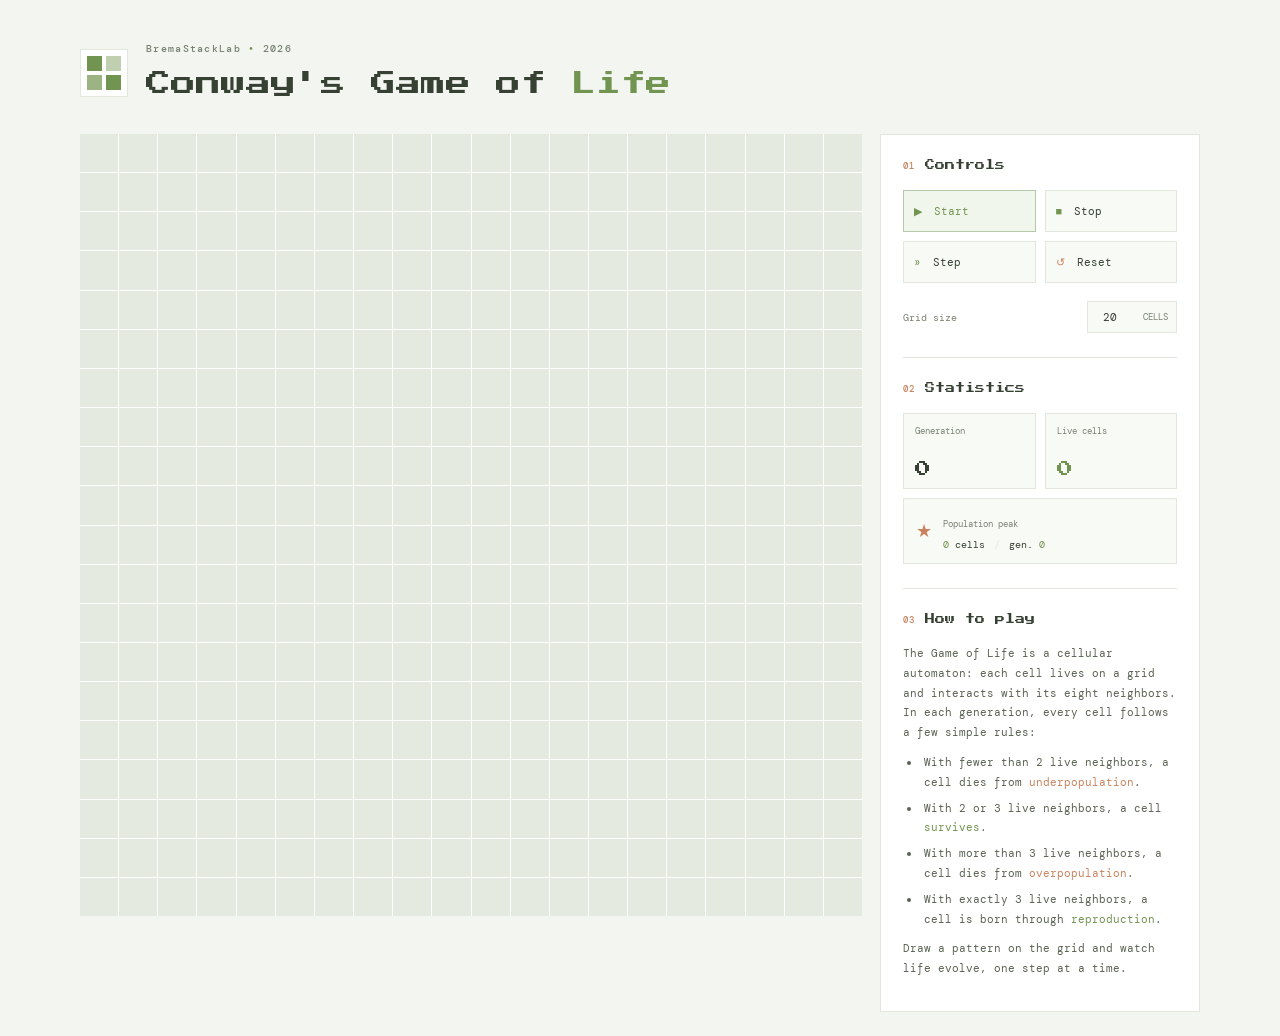
==== index.html @ 6de1df9c "Update UI language to English and enhance styling for improved readability" ====
<!DOCTYPE html>
<html lang="en">
<head>
	<meta charset="UTF-8">
	<meta name="viewport" content="width=device-width, initial-scale=1.0">
	<meta name="theme-color" content="#f3f5f0">
	<title>Conway's Game of Life</title>
	<link rel="stylesheet" href="style.css">
	<script src="script.js" defer></script>
</head>
<body>
	<main class="arcade-shell">
		<header class="site-header">
			<div class="brand-mark" aria-hidden="true"><span></span><span></span><span></span><span></span></div>
			<div>
				<p class="eyebrow">BremaStackLab <span>•</span> 2026</p>
				<h1>Conway's Game of <span>Life</span></h1>
			</div>
		</header>

		<div class="game-layout">
			<section aria-label="Game board">
				<div class="board" id="board" aria-label="Game of Life grid"></div>
			</section>

			<aside class="control-panel" aria-label="Controls and statistics">
				<section class="panel-section" aria-labelledby="controls-title">
					<div class="section-heading">
						<span class="section-index">01</span>
						<h2 id="controls-title">Controls</h2>
					</div>
					<div class="button-grid">
						<button class="control-button button-start" id="start-button" type="button"><span aria-hidden="true">▶</span> Start</button>
						<button class="control-button" id="stop-button" type="button"><span aria-hidden="true">■</span> Stop</button>
						<button class="control-button" id="step-button" type="button"><span aria-hidden="true">»</span> Step</button>
						<button class="control-button button-reset" id="reset-button" type="button"><span aria-hidden="true">↺</span> Reset</button>
					</div>
					<label class="size-control" for="size-input">
						<span>Grid size</span>
						<span class="input-wrap"><input type="number" id="size-input" name="grid-size" min="1" max="100" value="20"><span>CELLS</span></span>
					</label>
				</section>

				<section class="panel-section" aria-labelledby="stats-title">
					<div class="section-heading">
						<span class="section-index">02</span>
						<h2 id="stats-title">Statistics</h2>
					</div>
					<div class="stats-grid">
						<div class="stat-card">
							<span class="stat-label">Generation</span>
							<output class="stat-value" id="generation-output" aria-live="polite">0</output>
						</div>
						<div class="stat-card">
							<span class="stat-label">Live cells</span>
							<output class="stat-value stat-accent" id="population-output" aria-live="polite">0</output>
						</div>
					</div>
					<div class="record-card">
						<span class="record-icon" aria-hidden="true">★</span>
						<div>
							<span class="stat-label">Population peak</span>
							<p><output id="max-population-output" aria-live="polite">0</output> cells <span class="record-divider">/</span> gen. <output id="max-population-generation-output" aria-live="polite">0</output></p>
						</div>
					</div>
				</section>

				<section class="panel-section rules-section" aria-labelledby="rules-title">
					<div class="section-heading">
						<span class="section-index">03</span>
						<h2 id="rules-title">How to play</h2>
					</div>
					<div class="rules-content">
						<p>The Game of Life is a cellular automaton: each cell lives on a grid and interacts with its eight neighbors. In each generation, every cell follows a few simple rules:</p>
						<ul>
							<li>With fewer than 2 live neighbors, a cell dies from <span class="rule-death">underpopulation</span>.</li>
							<li>With 2 or 3 live neighbors, a cell <span class="rule-life">survives</span>.</li>
							<li>With more than 3 live neighbors, a cell dies from <span class="rule-death">overpopulation</span>.</li>
							<li>With exactly 3 live neighbors, a cell is born through <span class="rule-life">reproduction</span>.</li>
						</ul>
						<p>Draw a pattern on the grid and watch life evolve, one step at a time.</p>
					</div>
				</section>
			</aside>
		</div>

	</main>
</body>
</html>
---- style.css ----
@import url("https://fonts.googleapis.com/css2?family=DM+Mono:wght@400;500&family=Press+Start+2P&display=swap");

:root {
	color-scheme: light;
	font-family: "DM Mono", "Courier New", monospace;
	font-synthesis: none;
	text-rendering: optimizeLegibility;
	--color-bg: #f3f5f0;
	--color-panel: #ffffff;
	--color-panel-raised: #f8faf6;
	--color-line: #e2e7de;
	--color-text: #364033;
	--color-muted: #788273;
	--color-lime: #729451;
	--color-orange: #c9825d;
	--font-display: "Press Start 2P", "Courier New", monospace;
	color: var(--color-text);
	background: var(--color-bg);
}

* {
	box-sizing: border-box;
}

body {
	min-width: 320px;
	min-height: 100vh;
	margin: 0;
	background: var(--color-bg);
}

button,
input {
	font: inherit;
}

button:focus-visible,
input:focus-visible {
	outline: 2px solid var(--color-lime);
	outline-offset: 3px;
}

.arcade-shell {
	width: min(100% - 48px, 1120px);
	margin: 0 auto;
	padding: 42px 0 24px;
}

.site-header {
	display: flex;
	align-items: center;
	gap: 18px;
	margin-bottom: 30px;
}

.brand-mark {
	display: grid;
	width: 48px;
	height: 48px;
	grid-template: repeat(2, 1fr) / repeat(2, 1fr);
	gap: 4px;
	padding: 6px;
	border: 1px solid var(--color-line);
	background: var(--color-panel);
}

.brand-mark span {
	background: var(--color-lime);
}

.brand-mark span:nth-child(2) {
	opacity: 0.45;
}

.brand-mark span:nth-child(3) {
	opacity: 0.7;
}

.eyebrow,
.section-index {
	font-size: 10px;
	font-weight: 500;
	letter-spacing: 0.13em;
}

.eyebrow {
	margin: 0 0 9px;
	color: var(--color-muted);
}

.eyebrow span {
	color: var(--color-lime);
}

h1,
h2,
p {
	margin-top: 0;
}

h1 {
	margin-bottom: 0;
	font-family: var(--font-display);
	font-size: clamp(18px, 3vw, 25px);
	line-height: 1.6;
}

h1 span {
	color: var(--color-lime);
}

.game-layout {
	display: grid;
	grid-template-columns: minmax(0, 1fr) 320px;
	gap: 18px;
}

.control-panel {
	display: flex;
	flex-direction: column;
	padding: 22px;
	border: 1px solid var(--color-line);
	background: var(--color-panel);
}

.section-heading {
	display: flex;
	align-items: center;
	gap: 10px;
	margin-bottom: 16px;
}

.board {
	display: grid;
	width: 100%;
	aspect-ratio: 1;
	gap: var(--pixel-gap);
	background: var(--color-panel);
}

.pixel {
	background-color: #e5eae1;
	cursor: crosshair;
	transition: background-color 100ms ease;
}

.pixel:hover {
	background-color: #cbd8c2;
}

.pixel.is-alive {
	background-color: var(--color-lime);
}

.pixel.is-born {
	background-color: #a9c48e;
}

.pixel.is-died {
	background-color: #e3b39a;
}

.panel-section + .panel-section {
	margin-top: 24px;
	padding-top: 22px;
	border-top: 1px solid var(--color-line);
}

.section-heading h2 {
	margin: 0;
	font-family: var(--font-display);
	font-size: 10px;
	line-height: 1.7;
}

.section-index {
	color: var(--color-orange);
	font-size: 9px;
}

.button-grid {
	display: grid;
	grid-template-columns: 1fr 1fr;
	gap: 9px;
}

.control-button {
	min-height: 42px;
	padding: 0 10px;
	border: 1px solid var(--color-line);
	background: var(--color-panel-raised);
	color: var(--color-text);
	cursor: pointer;
	font-size: 11px;
	text-align: left;
	transition: border-color 120ms ease, background-color 120ms ease, transform 120ms ease;
}

.control-button span {
	padding-right: 5px;
	color: var(--color-lime);
}

.control-button:hover {
	transform: translateY(-1px);
	border-color: var(--color-lime);
	background: #f0f5eb;
}

.button-start {
	border-color: #b6c8a7;
	background: #f1f6ec;
	color: var(--color-lime);
}

.button-reset span {
	color: var(--color-orange);
}

.size-control {
	display: flex;
	align-items: center;
	justify-content: space-between;
	gap: 10px;
	margin-top: 18px;
	color: var(--color-muted);
	font-size: 10px;
}

.input-wrap {
	display: flex;
	align-items: center;
	gap: 5px;
	padding: 0 8px;
	border: 1px solid var(--color-line);
	background: var(--color-panel-raised);
	color: var(--color-muted);
}

.input-wrap input {
	width: 42px;
	padding: 8px 0;
	border: 0;
	outline: 0;
	background: transparent;
	color: var(--color-text);
	font-size: 11px;
	text-align: center;
}

.input-wrap input:focus-visible {
	outline: 0;
}

.input-wrap span {
	font-size: 9px;
}

.stats-grid {
	display: grid;
	grid-template-columns: 1fr 1fr;
	gap: 9px;
}

.stat-card,
.record-card {
	border: 1px solid var(--color-line);
	background: var(--color-panel-raised);
}

.stat-card {
	display: flex;
	min-height: 76px;
	flex-direction: column;
	justify-content: space-between;
	padding: 11px;
}

.stat-label {
	color: var(--color-muted);
	font-size: 9px;
}

.stat-value {
	color: var(--color-text);
	font-family: var(--font-display);
	font-size: 16px;
}

.stat-accent {
	color: var(--color-lime);
}

.record-card {
	display: flex;
	align-items: center;
	gap: 11px;
	margin-top: 9px;
	padding: 12px;
}

.record-icon {
	color: var(--color-orange);
	font-size: 18px;
}

.record-card p {
	margin: 6px 0 0;
	font-size: 10px;
}

.record-card output {
	color: var(--color-lime);
}

.record-divider {
	padding: 0 3px;
	color: var(--color-line);
}

.rules-content {
	color: #596353;
	font-size: 11px;
	line-height: 1.8;
}

.rules-content p {
	margin: 10px 0;
}

.rules-content ul {
	margin: 8px 0;
	padding-left: 18px;
}

.rules-content li {
	padding-left: 3px;
	margin-bottom: 6px;
}

.rule-life {
	color: var(--color-lime);
}

.rule-death {
	color: var(--color-orange);
}

@media (max-width: 760px) {
	.arcade-shell {
		width: min(100% - 32px, 600px);
		padding-top: 28px;
	}

	.game-layout {
		grid-template-columns: 1fr;
	}

	.control-panel {
		display: grid;
		grid-template-columns: 1fr 1fr;
		gap: 18px;
	}

	.panel-section + .panel-section {
		margin: 0;
		padding: 0 0 0 18px;
		border-top: 0;
		border-left: 1px solid var(--color-line);
	}

	.rules-section {
		grid-column: 1 / -1;
		padding: 18px 0 0;
		border-top: 1px solid var(--color-line);
		border-left: 0;
	}
}

@media (max-width: 500px) {
	.arcade-shell {
		width: min(100% - 24px, 440px);
		padding-top: 22px;
	}

	.site-header {
		gap: 12px;
		margin-bottom: 22px;
	}

	.brand-mark {
		width: 40px;
		height: 40px;
	}

	.control-panel {
		grid-template-columns: 1fr;
		padding: 16px;
	}

	.panel-section + .panel-section {
		padding: 18px 0 0;
		border-top: 1px solid var(--color-line);
		border-left: 0;
	}
}

@media (prefers-reduced-motion: reduce) {
	* {
		scroll-behavior: auto !important;
		transition-duration: 0.01ms !important;
	}
}
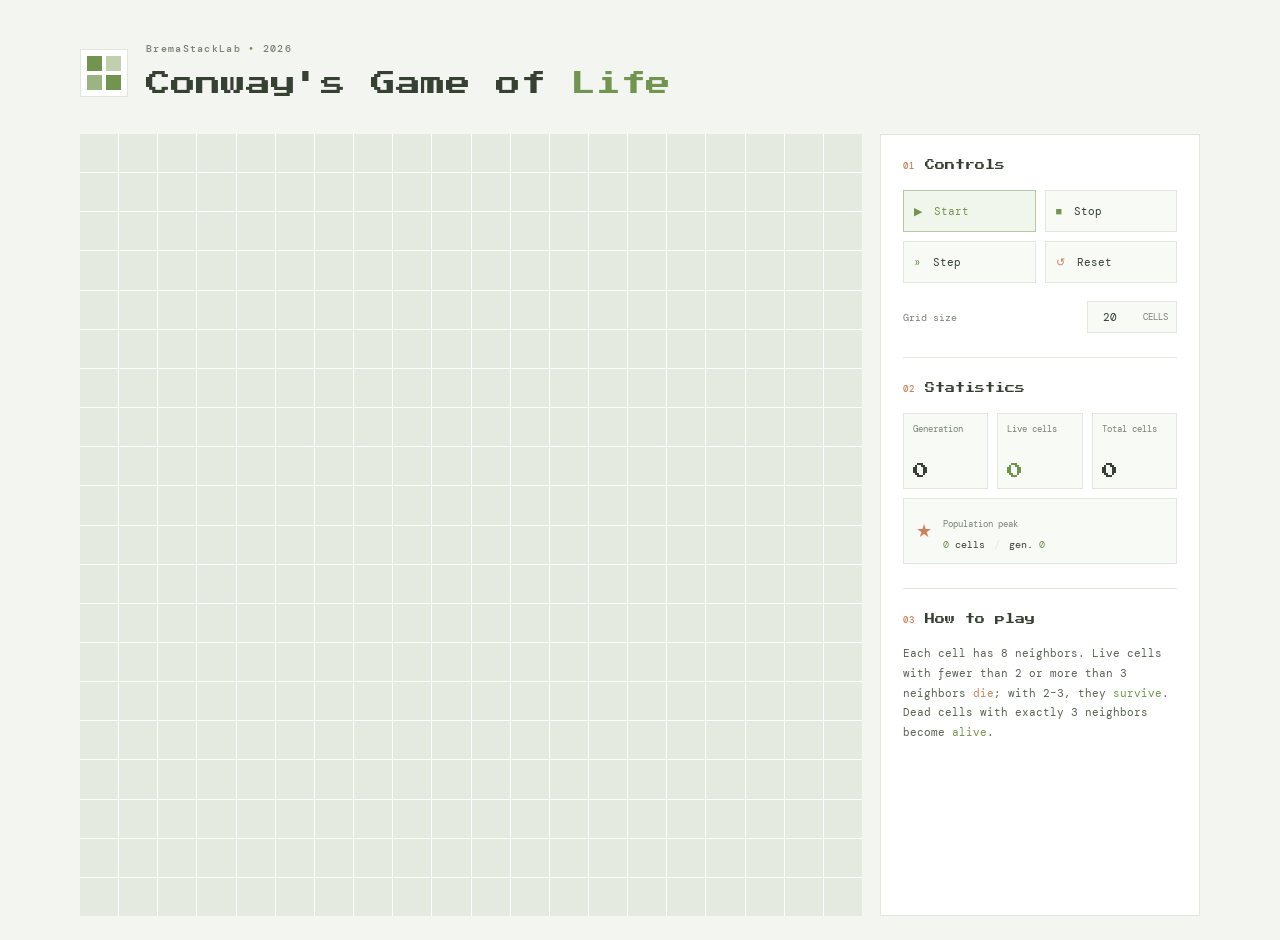
==== commit 6377019f: "Add total cells tracking and update rules description in UI" ====
--- a/index.html
+++ b/index.html
@@ -55,6 +55,10 @@
 							<span class="stat-label">Live cells</span>
 							<output class="stat-value stat-accent" id="population-output" aria-live="polite">0</output>
 						</div>
+						<div class="stat-card">
+							<span class="stat-label">Total cells</span>
+							<output class="stat-value" id="unique-cells-lived-output" aria-live="polite">0</output>
+						</div>
 					</div>
 					<div class="record-card">
 						<span class="record-icon" aria-hidden="true">★</span>
@@ -71,14 +75,7 @@
 						<h2 id="rules-title">How to play</h2>
 					</div>
 					<div class="rules-content">
-						<p>The Game of Life is a cellular automaton: each cell lives on a grid and interacts with its eight neighbors. In each generation, every cell follows a few simple rules:</p>
-						<ul>
-							<li>With fewer than 2 live neighbors, a cell dies from <span class="rule-death">underpopulation</span>.</li>
-							<li>With 2 or 3 live neighbors, a cell <span class="rule-life">survives</span>.</li>
-							<li>With more than 3 live neighbors, a cell dies from <span class="rule-death">overpopulation</span>.</li>
-							<li>With exactly 3 live neighbors, a cell is born through <span class="rule-life">reproduction</span>.</li>
-						</ul>
-						<p>Draw a pattern on the grid and watch life evolve, one step at a time.</p>
+						<p>Each cell has 8 neighbors. Live cells with fewer than 2 or more than 3 neighbors <span class="rule-death">die</span>; with 2–3, they <span class="rule-life">survive</span>. Dead cells with exactly 3 neighbors become <span class="rule-life">alive</span>.</p>
 					</div>
 				</section>
 			</aside>
--- a/style.css
+++ b/style.css
@@ -248,17 +248,13 @@
 	text-align: center;
 }
 
-.input-wrap input:focus-visible {
-	outline: 0;
-}
-
 .input-wrap span {
 	font-size: 9px;
 }
 
 .stats-grid {
 	display: grid;
-	grid-template-columns: 1fr 1fr;
+	grid-template-columns: repeat(3, minmax(0, 1fr));
 	gap: 9px;
 }
 
@@ -273,7 +269,7 @@
 	min-height: 76px;
 	flex-direction: column;
 	justify-content: space-between;
-	padding: 11px;
+	padding: 9px;
 }
 
 .stat-label {
@@ -326,16 +322,6 @@
 
 .rules-content p {
 	margin: 10px 0;
-}
-
-.rules-content ul {
-	margin: 8px 0;
-	padding-left: 18px;
-}
-
-.rules-content li {
-	padding-left: 3px;
-	margin-bottom: 6px;
 }
 
 .rule-life {
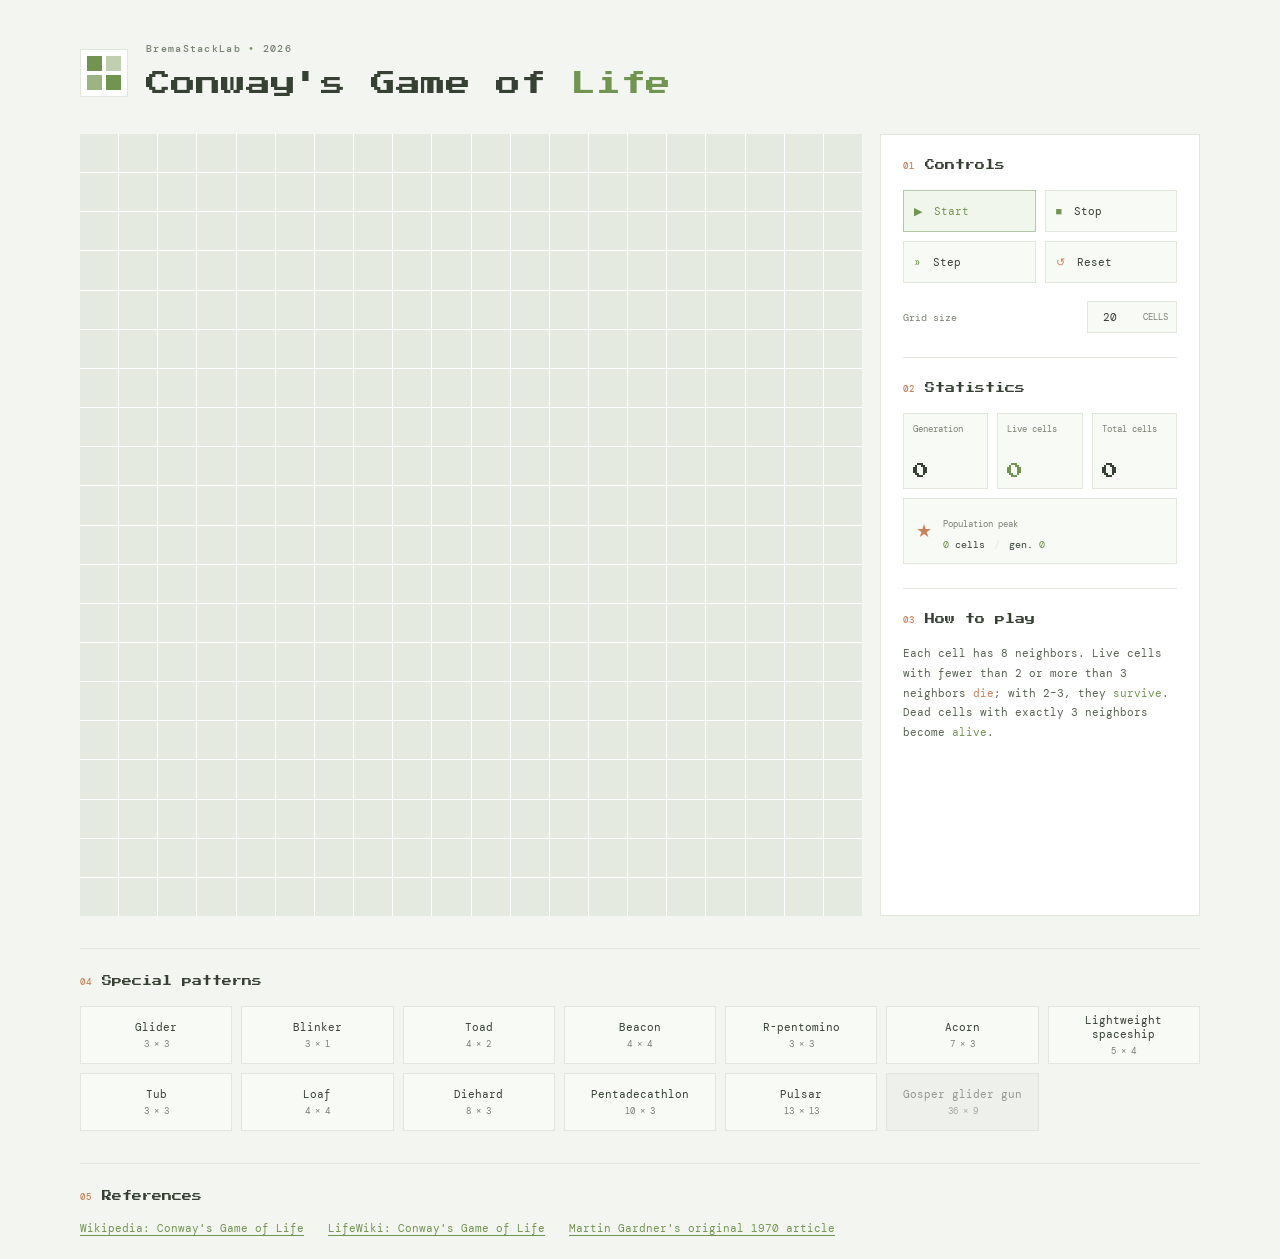
==== commit beb5497b: "Add special patterns section and update styling for pattern buttons" ====
--- a/index.html
+++ b/index.html
@@ -13,7 +13,7 @@
 		<header class="site-header">
 			<div class="brand-mark" aria-hidden="true"><span></span><span></span><span></span><span></span></div>
 			<div>
-				<p class="eyebrow">BremaStackLab <span>•</span> 2026</p>
+				<p class="eyebrow"><a href="https://github.com/andpia" target="_blank" rel="noopener noreferrer">BremaStackLab</a> <span>•</span> 2026</p>
 				<h1>Conway's Game of <span>Life</span></h1>
 			</div>
 		</header>
@@ -81,6 +81,39 @@
 			</aside>
 		</div>
 
+		<section class="patterns-section" aria-labelledby="patterns-title">
+			<div class="section-heading">
+				<span class="section-index">04</span>
+				<h2 id="patterns-title">Special patterns</h2>
+			</div>
+			<div class="pattern-grid">
+				<button class="control-button pattern-button" type="button" data-pattern="glider">Glider <span class="pattern-size">3 × 3</span></button>
+				<button class="control-button pattern-button" type="button" data-pattern="blinker">Blinker <span class="pattern-size">3 × 1</span></button>
+				<button class="control-button pattern-button" type="button" data-pattern="toad">Toad <span class="pattern-size">4 × 2</span></button>
+				<button class="control-button pattern-button" type="button" data-pattern="beacon">Beacon <span class="pattern-size">4 × 4</span></button>
+				<button class="control-button pattern-button" type="button" data-pattern="r-pentomino">R-pentomino <span class="pattern-size">3 × 3</span></button>
+				<button class="control-button pattern-button" type="button" data-pattern="acorn">Acorn <span class="pattern-size">7 × 3</span></button>
+				<button class="control-button pattern-button" type="button" data-pattern="lightweight-spaceship">Lightweight spaceship <span class="pattern-size">5 × 4</span></button>
+				<button class="control-button pattern-button" type="button" data-pattern="tub">Tub <span class="pattern-size">3 × 3</span></button>
+				<button class="control-button pattern-button" type="button" data-pattern="loaf">Loaf <span class="pattern-size">4 × 4</span></button>
+				<button class="control-button pattern-button" type="button" data-pattern="diehard">Diehard <span class="pattern-size">8 × 3</span></button>
+				<button class="control-button pattern-button" type="button" data-pattern="pentadecathlon">Pentadecathlon <span class="pattern-size">10 × 3</span></button>
+				<button class="control-button pattern-button" type="button" data-pattern="pulsar">Pulsar <span class="pattern-size">13 × 13</span></button>
+				<button class="control-button pattern-button" type="button" data-pattern="gosper-glider-gun">Gosper glider gun <span class="pattern-size">36 × 9</span></button>
+			</div>
+		</section>
+
+		<section class="references-section" aria-labelledby="references-title">
+			<div class="section-heading">
+				<span class="section-index">05</span>
+				<h2 id="references-title">References</h2>
+			</div>
+			<ul class="reference-list">
+				<li><a href="https://en.wikipedia.org/wiki/Conway%27s_Game_of_Life" target="_blank" rel="noopener noreferrer">Wikipedia: Conway's Game of Life</a></li>
+				<li><a href="https://conwaylife.com/wiki/Conway%27s_Game_of_Life" target="_blank" rel="noopener noreferrer">LifeWiki: Conway's Game of Life</a></li>
+				<li><a href="https://www.ibiblio.org/lifepatterns/october1970.html" target="_blank" rel="noopener noreferrer">Martin Gardner's original 1970 article</a></li>
+			</ul>
+		</section>
 	</main>
 </body>
 </html>
--- a/style.css
+++ b/style.css
@@ -92,6 +92,15 @@
 	color: var(--color-lime);
 }
 
+.eyebrow a {
+	color: inherit;
+	text-decoration: none;
+}
+
+.eyebrow a:hover {
+	color: var(--color-lime);
+}
+
 h1,
 h2,
 p {
@@ -207,6 +216,15 @@
 	background: #f0f5eb;
 }
 
+.control-button:disabled,
+.control-button:disabled:hover {
+	transform: none;
+	border-color: var(--color-line);
+	background: var(--color-panel-raised);
+	color: var(--color-muted);
+	cursor: not-allowed;
+}
+
 .button-start {
 	border-color: #b6c8a7;
 	background: #f1f6ec;
@@ -332,6 +350,70 @@
 	color: var(--color-orange);
 }
 
+.patterns-section {
+	margin-top: 32px;
+	padding-top: 24px;
+	border-top: 1px solid var(--color-line);
+}
+
+.references-section {
+	margin-top: 32px;
+	padding-top: 24px;
+	border-top: 1px solid var(--color-line);
+}
+
+.reference-list {
+	display: flex;
+	flex-wrap: wrap;
+	gap: 12px 24px;
+	margin: 0;
+	padding: 0;
+	list-style: none;
+	font-size: 11px;
+}
+
+.reference-list a {
+	color: var(--color-lime);
+	text-underline-offset: 3px;
+}
+
+.reference-list a:hover {
+	color: var(--color-text);
+}
+
+.pattern-grid {
+	display: grid;
+	grid-template-columns: repeat(auto-fit, minmax(140px, 1fr));
+	gap: 9px;
+}
+
+.pattern-button {
+	display: flex;
+	min-height: 58px;
+	flex-direction: column;
+	align-items: center;
+	justify-content: center;
+	gap: 4px;
+	text-align: center;
+}
+
+.pattern-button .pattern-size {
+	padding: 0;
+	color: var(--color-muted);
+	font-size: 9px;
+}
+
+.pattern-button:disabled,
+.pattern-button:disabled:hover {
+	border-color: #e1e5de;
+	background: #edf0eb;
+	color: #92998e;
+}
+
+.pattern-button:disabled .pattern-size {
+	color: #a4aa9f;
+}
+
 @media (max-width: 760px) {
 	.arcade-shell {
 		width: min(100% - 32px, 600px);
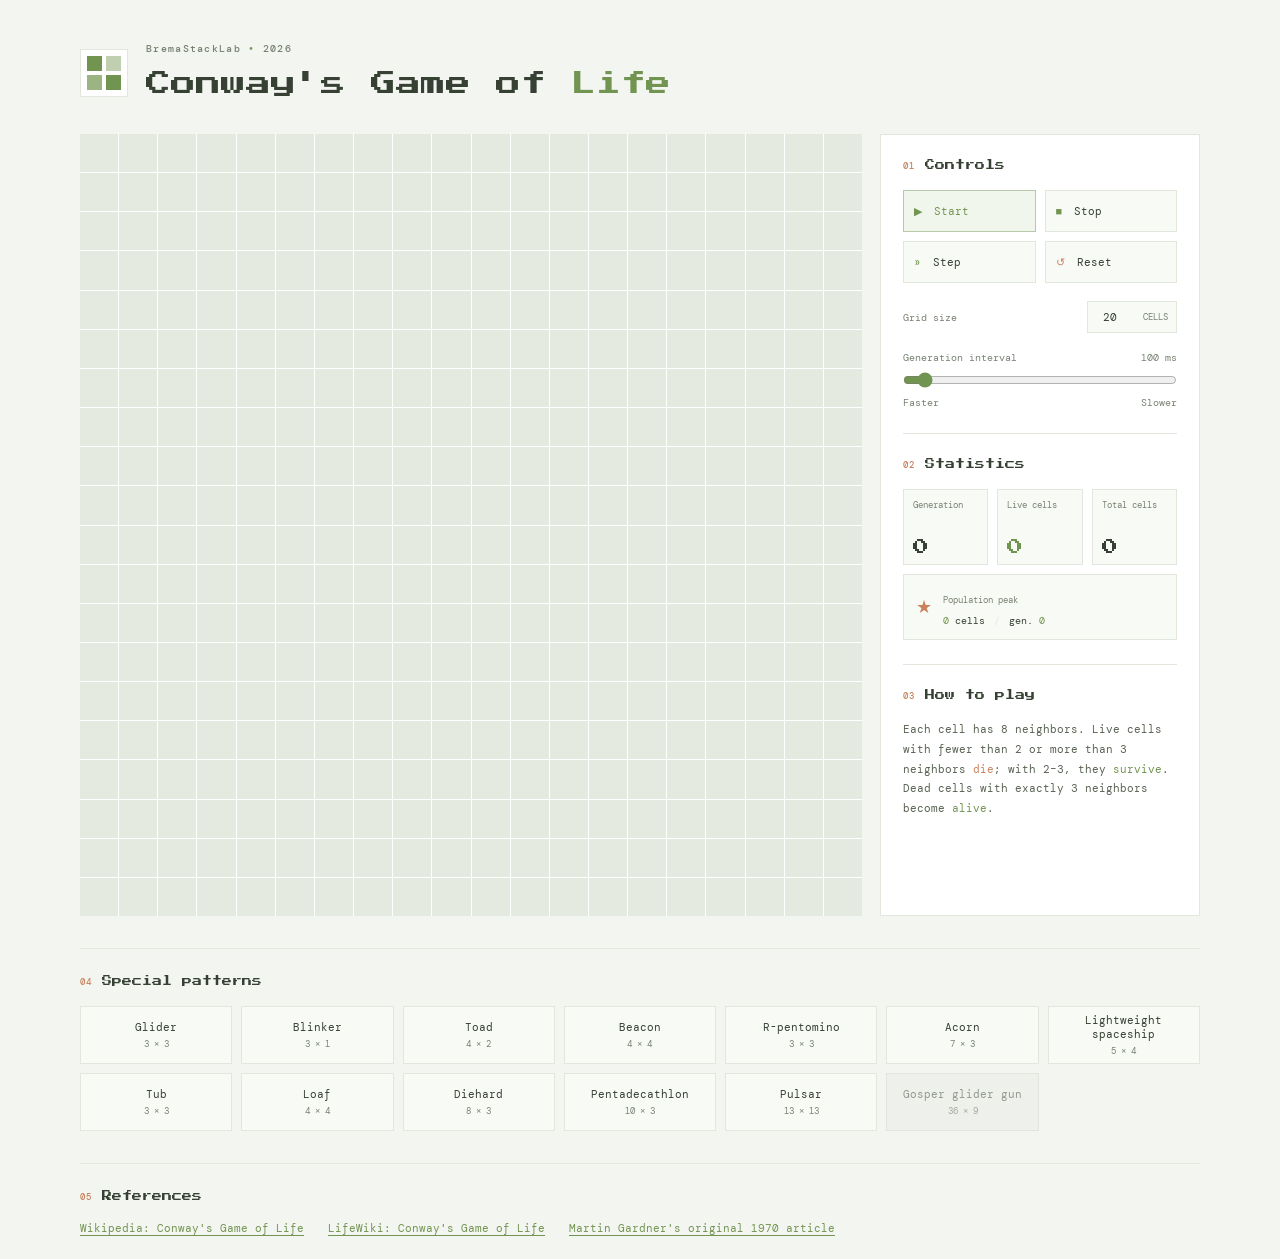
==== commit 1119c107: "Add generation interval control Co-authored-by: andpia <22129130+andpia@users.noreply.github.com>" ====
--- a/index.html
+++ b/index.html
@@ -39,6 +39,12 @@
 						<span>Grid size</span>
 						<span class="input-wrap"><input type="number" id="size-input" name="grid-size" min="1" max="100" value="20"><span>CELLS</span></span>
 					</label>
+					<div class="speed-control">
+						<label for="speed-input">Generation interval</label>
+						<output id="speed-output" for="speed-input">100 ms</output>
+						<input type="range" id="speed-input" name="generation-interval" min="50" max="1000" step="50" value="100">
+						<span>Faster</span><span>Slower</span>
+					</div>
 				</section>
 
 				<section class="panel-section" aria-labelledby="stats-title">
--- a/style.css
+++ b/style.css
@@ -270,6 +270,26 @@
 	font-size: 9px;
 }
 
+.speed-control {
+	display: grid;
+	grid-template-columns: 1fr auto;
+	gap: 8px;
+	margin-top: 18px;
+	color: var(--color-muted);
+	font-size: 10px;
+}
+
+.speed-control input {
+	width: 100%;
+	grid-column: 1 / -1;
+	margin: 0;
+	accent-color: var(--color-lime);
+}
+
+.speed-control span:last-child {
+	text-align: right;
+}
+
 .stats-grid {
 	display: grid;
 	grid-template-columns: repeat(3, minmax(0, 1fr));
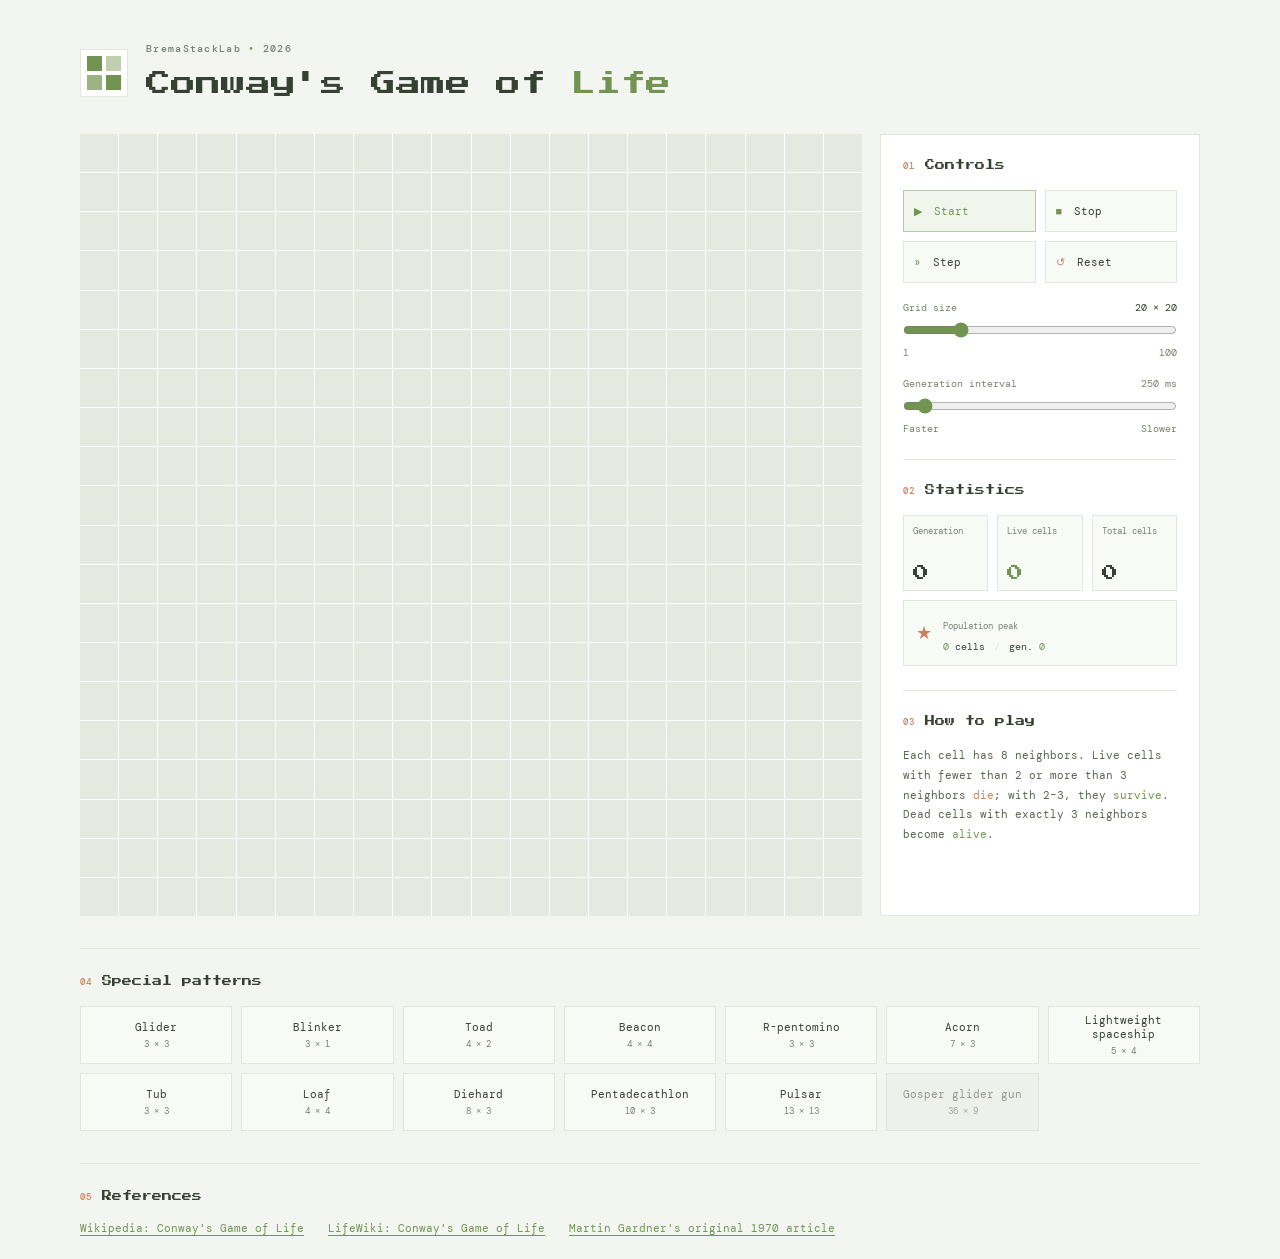
==== commit 132e06a0: "Refactor grid size control to use a range input" ====
--- a/index.html
+++ b/index.html
@@ -35,13 +35,15 @@
 						<button class="control-button" id="step-button" type="button"><span aria-hidden="true">»</span> Step</button>
 						<button class="control-button button-reset" id="reset-button" type="button"><span aria-hidden="true">↺</span> Reset</button>
 					</div>
-					<label class="size-control" for="size-input">
-						<span>Grid size</span>
-						<span class="input-wrap"><input type="number" id="size-input" name="grid-size" min="1" max="100" value="20"><span>CELLS</span></span>
-					</label>
+					<div class="size-control">
+						<label for="size-input">Grid size</label>
+						<output id="size-output" for="size-input">20 × 20</output>
+						<input type="range" id="size-input" name="grid-size" min="1" max="100" step="1" value="20">
+						<span>1</span><span>100</span>
+					</div>
 					<div class="speed-control">
 						<label for="speed-input">Generation interval</label>
-						<output id="speed-output" for="speed-input">100 ms</output>
+						<output id="speed-output" for="speed-input">250 ms</output>
 						<input type="range" id="speed-input" name="generation-interval" min="50" max="1000" step="50" value="100">
 						<span>Faster</span><span>Slower</span>
 					</div>
--- a/style.css
+++ b/style.css
@@ -235,41 +235,7 @@
 	color: var(--color-orange);
 }
 
-.size-control {
-	display: flex;
-	align-items: center;
-	justify-content: space-between;
-	gap: 10px;
-	margin-top: 18px;
-	color: var(--color-muted);
-	font-size: 10px;
-}
-
-.input-wrap {
-	display: flex;
-	align-items: center;
-	gap: 5px;
-	padding: 0 8px;
-	border: 1px solid var(--color-line);
-	background: var(--color-panel-raised);
-	color: var(--color-muted);
-}
-
-.input-wrap input {
-	width: 42px;
-	padding: 8px 0;
-	border: 0;
-	outline: 0;
-	background: transparent;
-	color: var(--color-text);
-	font-size: 11px;
-	text-align: center;
-}
-
-.input-wrap span {
-	font-size: 9px;
-}
-
+.size-control,
 .speed-control {
 	display: grid;
 	grid-template-columns: 1fr auto;
@@ -279,6 +245,11 @@
 	font-size: 10px;
 }
 
+.size-control output {
+	color: var(--color-text);
+}
+
+.size-control input,
 .speed-control input {
 	width: 100%;
 	grid-column: 1 / -1;
@@ -286,6 +257,7 @@
 	accent-color: var(--color-lime);
 }
 
+.size-control span:last-child,
 .speed-control span:last-child {
 	text-align: right;
 }
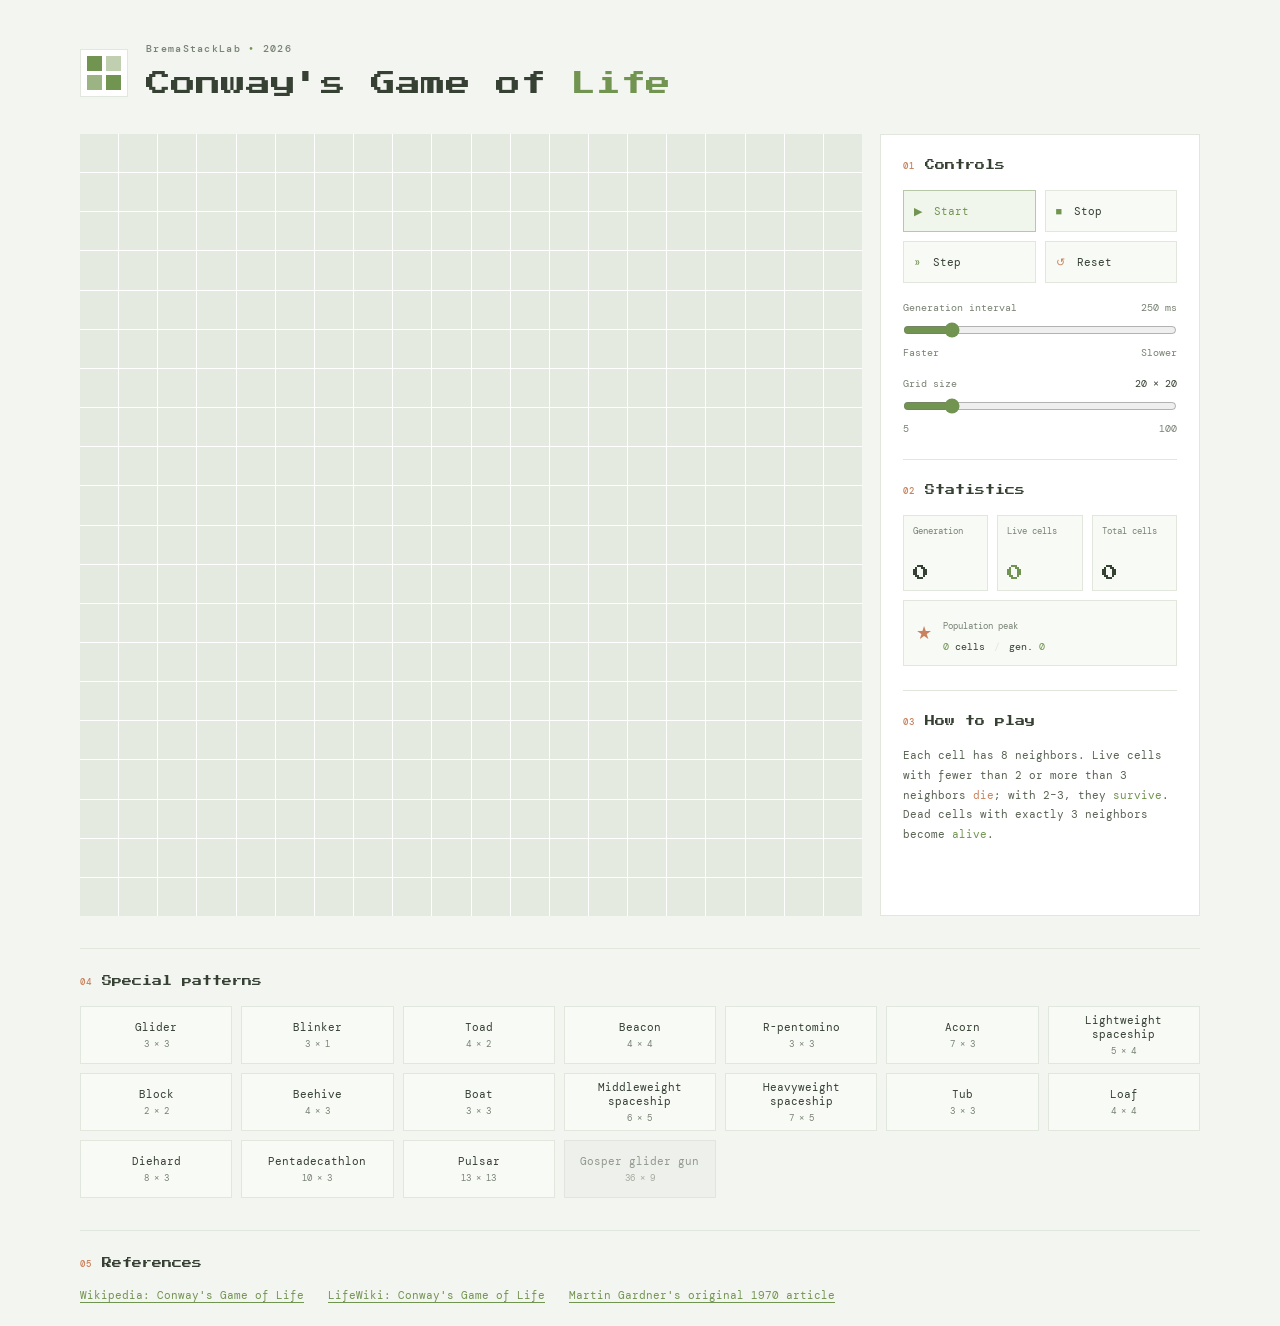
==== commit e82fec4f: "Add new patterns: block, beehive, boat, middleweight spaceship, and heavyweight spaceship" ====
--- a/index.html
+++ b/index.html
@@ -35,17 +35,17 @@
 						<button class="control-button" id="step-button" type="button"><span aria-hidden="true">»</span> Step</button>
 						<button class="control-button button-reset" id="reset-button" type="button"><span aria-hidden="true">↺</span> Reset</button>
 					</div>
+					<div class="speed-control">
+						<label for="speed-input">Generation interval</label>
+						<output id="speed-output" for="speed-input">250 ms</output>
+						<input type="range" id="speed-input" name="generation-interval" min="50" max="1000" step="50" value="200">
+						<span>Faster</span><span>Slower</span>
+					</div>					
 					<div class="size-control">
 						<label for="size-input">Grid size</label>
 						<output id="size-output" for="size-input">20 × 20</output>
-						<input type="range" id="size-input" name="grid-size" min="1" max="100" step="1" value="20">
-						<span>1</span><span>100</span>
-					</div>
-					<div class="speed-control">
-						<label for="speed-input">Generation interval</label>
-						<output id="speed-output" for="speed-input">250 ms</output>
-						<input type="range" id="speed-input" name="generation-interval" min="50" max="1000" step="50" value="100">
-						<span>Faster</span><span>Slower</span>
+						<input type="range" id="size-input" name="grid-size" min="5" max="100" step="1" value="20">
+						<span>5</span><span>100</span>
 					</div>
 				</section>
 
@@ -102,6 +102,11 @@
 				<button class="control-button pattern-button" type="button" data-pattern="r-pentomino">R-pentomino <span class="pattern-size">3 × 3</span></button>
 				<button class="control-button pattern-button" type="button" data-pattern="acorn">Acorn <span class="pattern-size">7 × 3</span></button>
 				<button class="control-button pattern-button" type="button" data-pattern="lightweight-spaceship">Lightweight spaceship <span class="pattern-size">5 × 4</span></button>
+				<button class="control-button pattern-button" type="button" data-pattern="block">Block <span class="pattern-size">2 × 2</span></button>
+				<button class="control-button pattern-button" type="button" data-pattern="beehive">Beehive <span class="pattern-size">4 × 3</span></button>
+				<button class="control-button pattern-button" type="button" data-pattern="boat">Boat <span class="pattern-size">3 × 3</span></button>
+				<button class="control-button pattern-button" type="button" data-pattern="middleweight-spaceship">Middleweight spaceship <span class="pattern-size">6 × 5</span></button>
+				<button class="control-button pattern-button" type="button" data-pattern="heavyweight-spaceship">Heavyweight spaceship <span class="pattern-size">7 × 5</span></button>
 				<button class="control-button pattern-button" type="button" data-pattern="tub">Tub <span class="pattern-size">3 × 3</span></button>
 				<button class="control-button pattern-button" type="button" data-pattern="loaf">Loaf <span class="pattern-size">4 × 4</span></button>
 				<button class="control-button pattern-button" type="button" data-pattern="diehard">Diehard <span class="pattern-size">8 × 3</span></button>
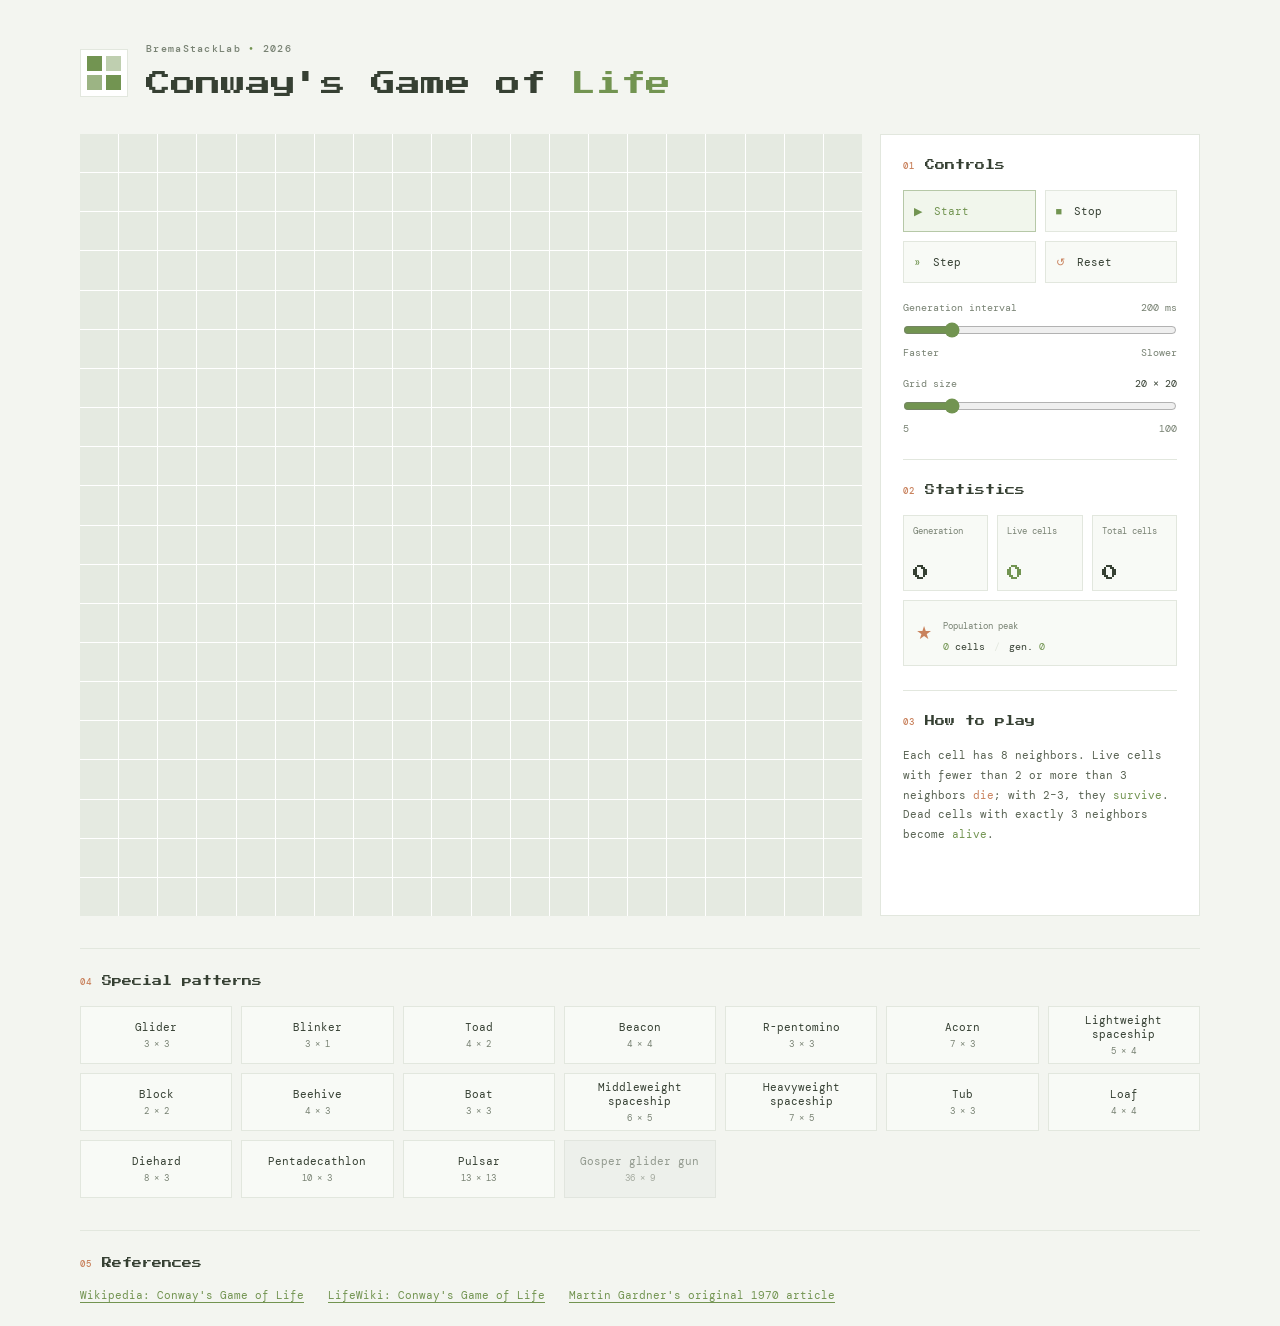
==== commit e15ae23c: "Update README, improve speed control, and refactor marked cells handling" ====
--- a/index.html
+++ b/index.html
@@ -37,10 +37,10 @@
 					</div>
 					<div class="speed-control">
 						<label for="speed-input">Generation interval</label>
-						<output id="speed-output" for="speed-input">250 ms</output>
+						<output id="speed-output" for="speed-input">200 ms</output>
 						<input type="range" id="speed-input" name="generation-interval" min="50" max="1000" step="50" value="200">
 						<span>Faster</span><span>Slower</span>
-					</div>					
+					</div>
 					<div class="size-control">
 						<label for="size-input">Grid size</label>
 						<output id="size-output" for="size-input">20 × 20</output>
--- a/style.css
+++ b/style.css
@@ -342,12 +342,7 @@
 	color: var(--color-orange);
 }
 
-.patterns-section {
-	margin-top: 32px;
-	padding-top: 24px;
-	border-top: 1px solid var(--color-line);
-}
-
+.patterns-section,
 .references-section {
 	margin-top: 32px;
 	padding-top: 24px;
